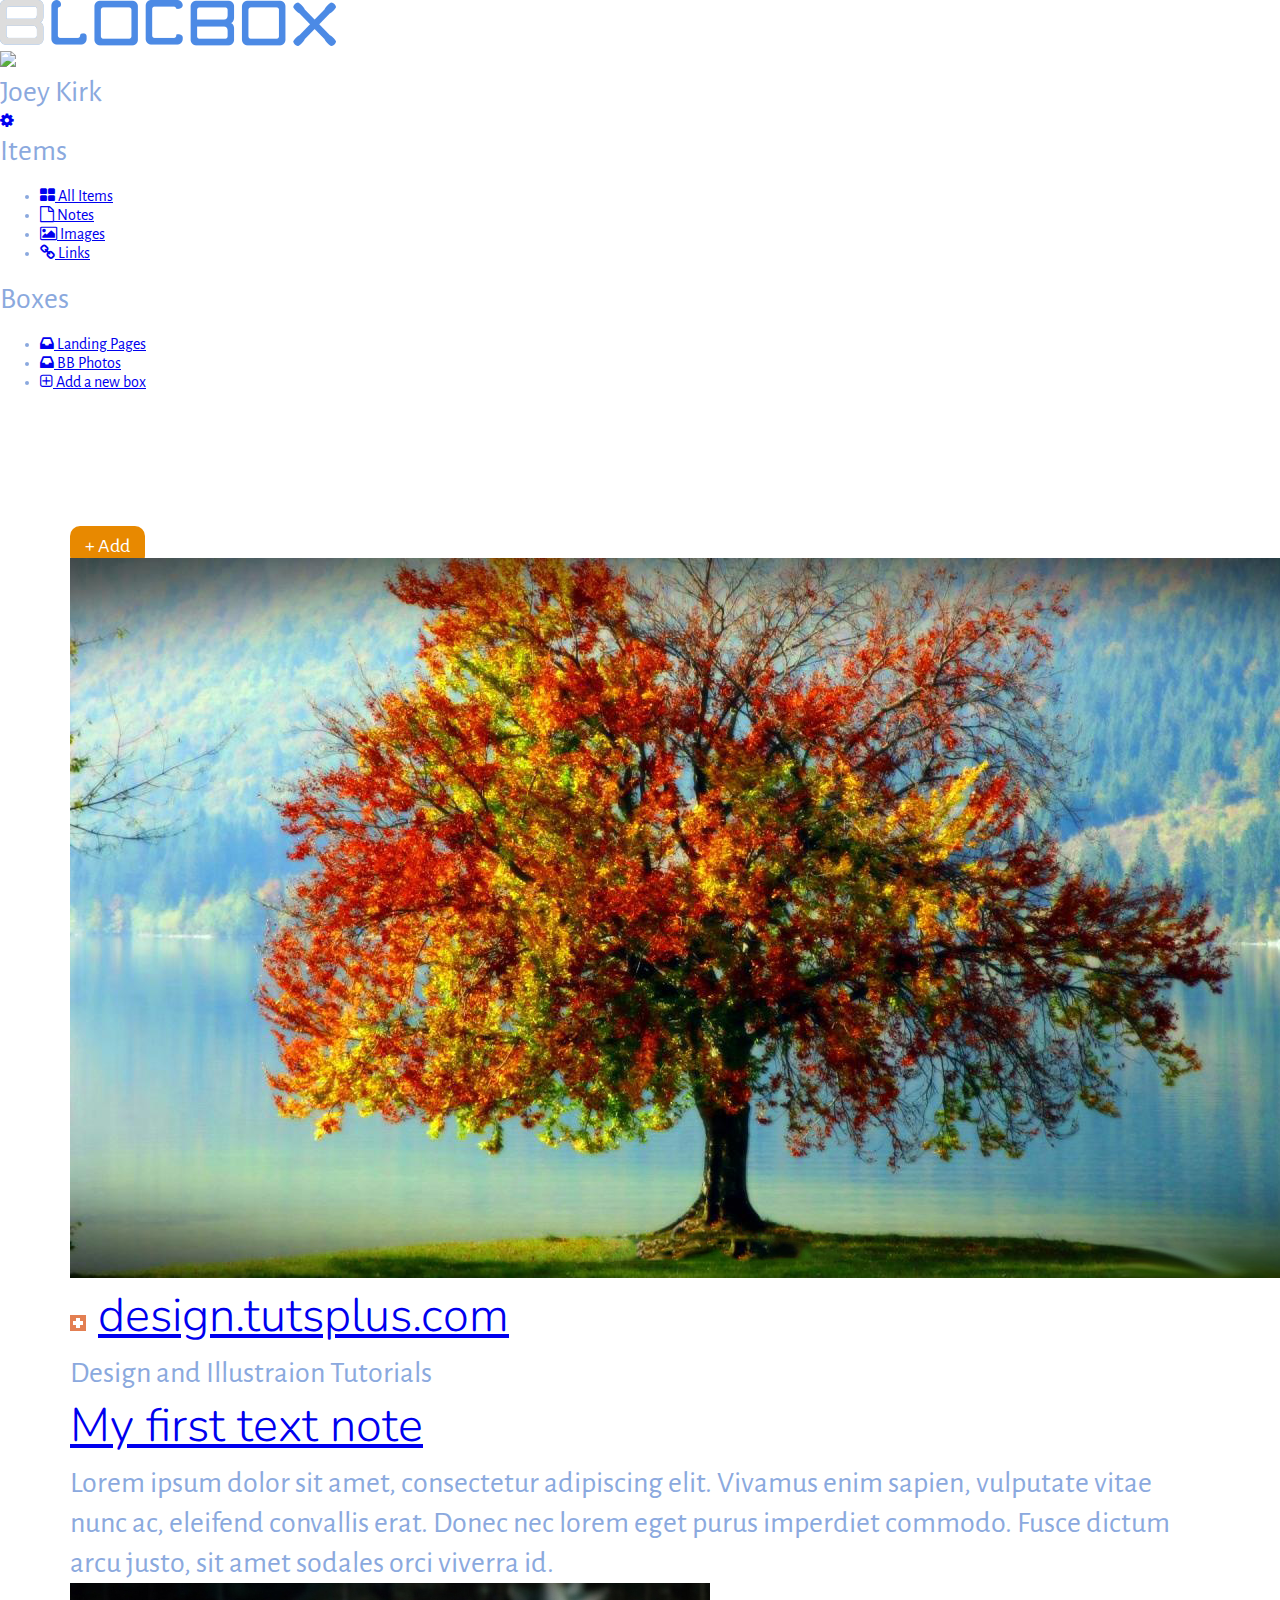
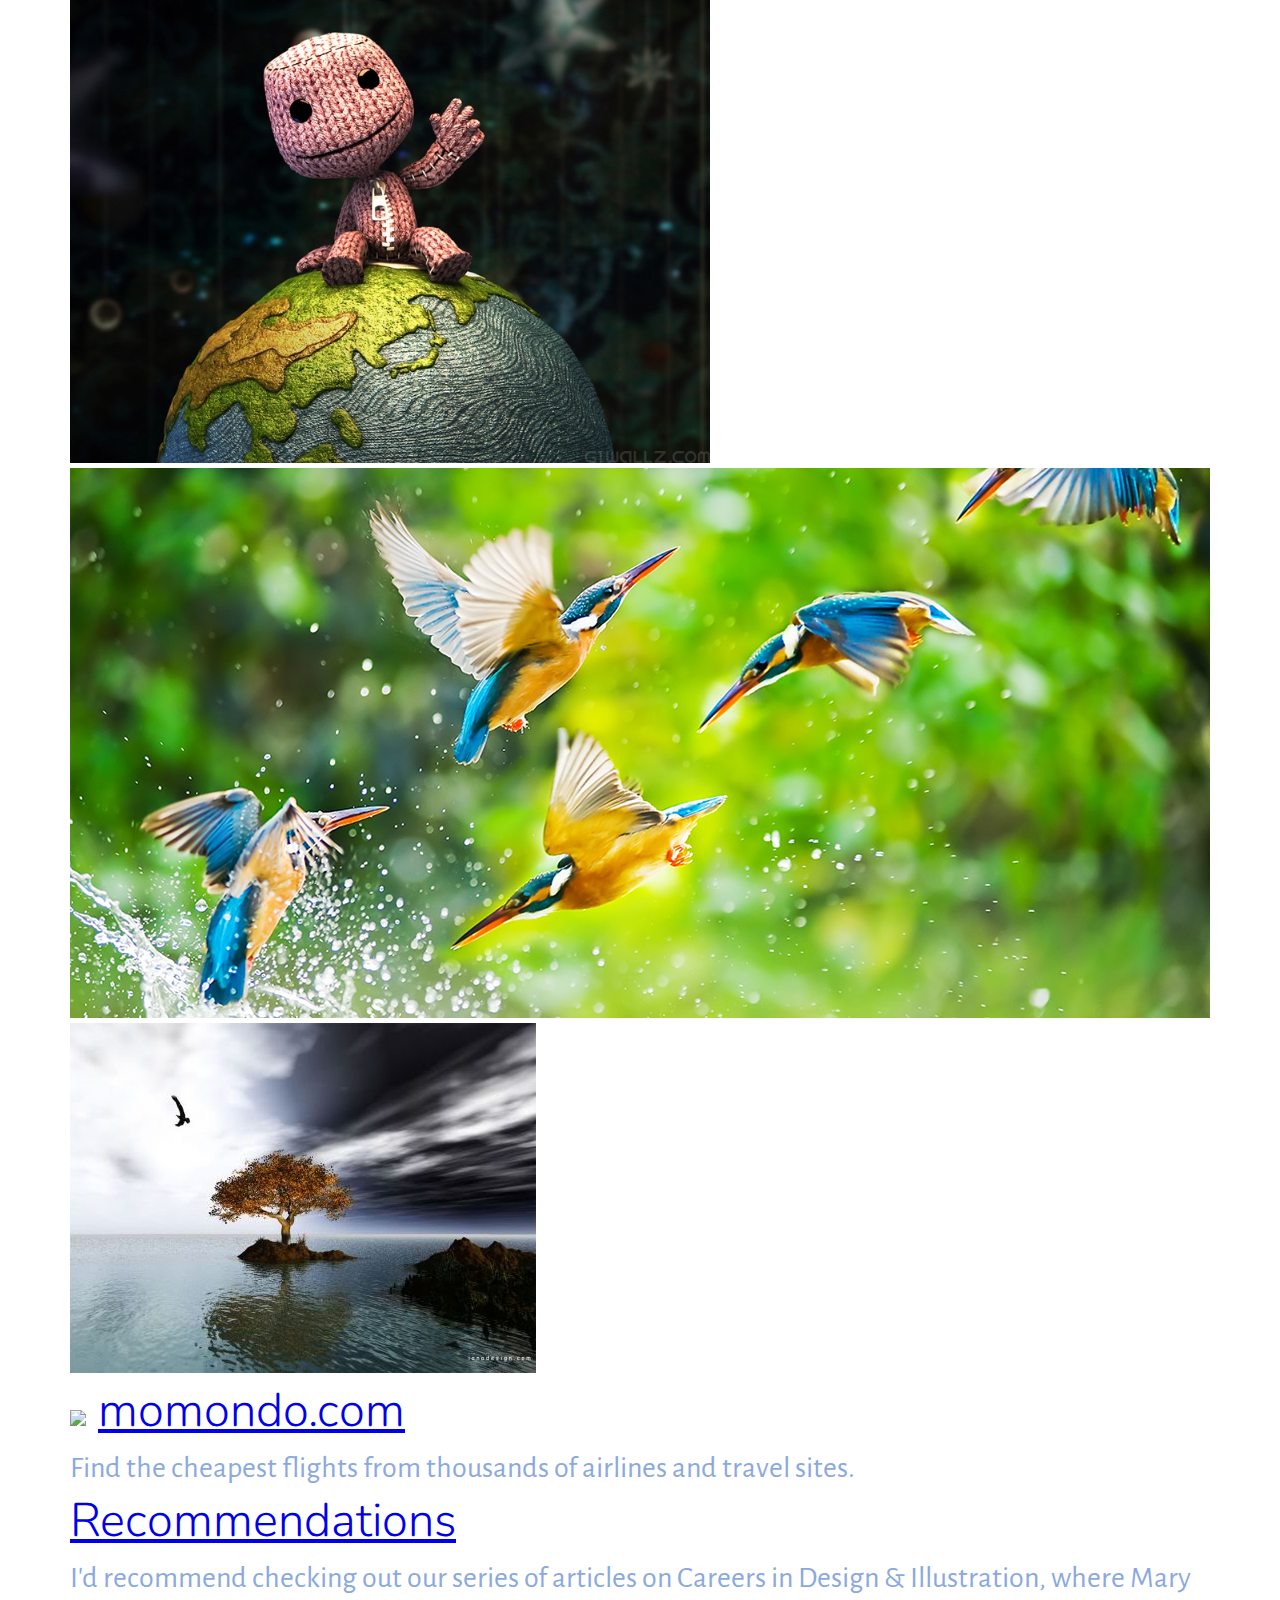
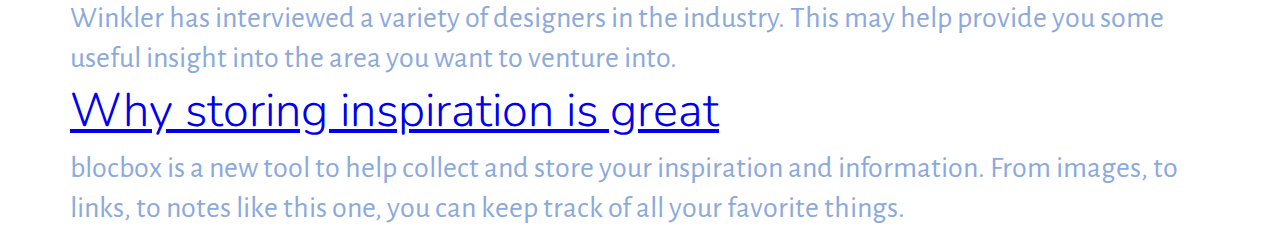
==== dashboard.html @ 2e45cb94 "Assignment-33-completed" ====
<!DOCTYPE html>
<html lang="en-us">
<head>
  <meta http-equiv="X-UA-Compatible" content="IE=Edge">
  <meta name="viewport" content="width=device-width, initial-scale=1">
  <meta charset="UTF-8">
  <title>Dashboard | Blocbox</title>

  <!-- Google Fonts -->
  <link href='https://fonts.googleapis.com/css?family=Alegreya+Sans:100,300,500,700,800,900,100italic,300italic,400italic,500italic,700italic,800italic,900italic,400|Nunito:400,300,700' rel='stylesheet' type='text/css'>

  <!-- CSS -->
  <link rel="stylesheet" href="css/normalize.css"/>
  <link rel="stylesheet" href="css/style.css"/>
  <link rel="stylesheet" href="css/font-awesome.css"/>
  <link rel="stylesheet" href="css/animate.css"/>

</head>

<body class="dashboard">
   <!-- LEFT NAV -->
   <nav id="left-nav" class="left-nav">
     <a href="#" class="site-logo"><img src="images/site-logo.png" /></a>
     <div class="settings">
       <img src="https://s3.amazonaws.com/uifaces/faces/twitter/kurafire/128.jpg">
       <p>Joey Kirk</p>
       <a href="#"><i class="fa fa-cog"></i></a>
     </div>
     <div class="items">
       <p>Items</p>
       <ul>
         <li><a href="#"><i class="fa fa-th-large"></i> All Items</a></li>
         <li><a href="#"><i class="fa fa-file-o"></i> Notes</a></li>
         <li><a href="dashboard images.html"><i class="fa fa-picture-o"></i> Images</a></li>
         <li><a href="#"><i class="fa fa-link"></i> Links</a></li>
       </ul>
       <p>Boxes</p>
       <ul>
         <li><a href="#"><i class="fa fa-inbox"></i> Landing Pages</a></li>
         <li><a href="#"><i class="fa fa-inbox"></i> BB Photos</a></li>
         <li><a href="#"><i class="fa fa-plus-square-o"></i> Add a new box</a></li>
       </ul>
     </div>
   </nav>

   <main role="main">
   <section class="content">
     <div class="container">
       <div class="header">
         <h1>All Items</h1>
         <a href="#" class="btn">+ Add</a>
       </div>
     </div>
     <div class="container">
       <div class="content-item">
         <div class="item-box">
          <img src="images/dashboard_pic1.jpg">
         </div>
       </div>
       <div class="content-item">
         <div class="item-box">
          <h2><img class="favicon" src="images/favicon_design.tutplus.ico"> <a href="#">design.tutsplus.com</a></h2>
          <p>Design and Illustraion Tutorials</p>
         </div>
       </div>
       <div class="content-item">
         <div class="item-box">
         <h2><a href="#">My first text note</a></h2>
          <p>Lorem ipsum dolor sit amet, consectetur adipiscing elit. Vivamus enim sapien, vulputate vitae nunc ac, eleifend convallis erat. Donec nec lorem eget purus imperdiet commodo. Fusce dictum arcu justo, sit amet sodales orci viverra id. </p>
         </div>
       </div>
       <div class="content-item">
         <div class="item-box">
          <img src="images/dashboard_pic2.jpg">
         </div>
       </div>
       <div class="content-item">
         <div class="item-box">
          <img src="images/dashboard_pic3.jpg">
         </div>
       </div>
       <div class="content-item">
         <div class="item-box">
          <img src="images/dashboard_pic4.jpg">
         </div>
        </div>
       <div class="content-item">
         <div class="item-box">
          <h2><img class="favicon" src="http://www.momondo.com/favicon.ico"> <a href="#">momondo.com</a></h2>
          <p>Find the cheapest flights from thousands of airlines and travel sites.</p>
         </div>
       </div>
       <div class="content-item">
         <div class="item-box">
          <h2><a href="#">Recommendations</a></h2>
          <p>I'd recommend checking out our series of articles on Careers in Design & Illustration, where Mary Winkler has interviewed a variety of designers in the industry. This may help provide you some useful insight into the area you want to venture into. </p>
         </div>
       </div>
       <div class="content-item">
         <div class="item-box">
          <h2><a href="#">Why storing inspiration is great</a></h2>
          <p>blocbox is a new tool to help collect and store your inspiration and information. From images, to links, to notes like this one, you can keep track of all your favorite things.</p>
         </div>
       </div>
     </div>
   </section>
  </main>
</body>
</html>
---- css/style.css ----
html, body, h1, h2 {
  margin: 0;
  padding: 0;
  
}


body {
   font-family: "Alegreya Sans", Helvetica, Arial, sans-serif;
   color:#8ba9de;
}

h1, h2, h3, h4, h5, h6 {
   font-family: "Nunito", Helvetica, Arial, sans-serif;
   color:#ffffff;
}

h1 {
   font-size:70px;
   font-weight: 300;
   margin:0 0px 30px 20px;
}

h2 {
   font-size:47px;
   font-weight: 300;
   margin-bottom: 5px;
}

p {
   font-size:30px;
   line-height: 40px;
   font-weight: 400;
   padding: 0;
   margin: 0;
}

.createnotes {
  background: url(../images/Create_notes_bg.png) no-repeat bottom left; 
  background-size: cover;
  height:560px;
}

.createnotes .container {
  position:relative;
  float:right;
  text-align:left;
  margin: 150px 150px;
  max-width: 462px;

}

.createnotes .container h2 {
  text-align:right;
  padding-bottom: 20px;
}


.saveimages {
  background: url(../images/Save_images_bg.png) no-repeat bottom right; 
  background-size: cover;
  height:560px;
}

.saveimages .container {
  position:relative;
  float:left;
  text-align:left;
  margin: 170px 150px;
  max-width: 500px;

}

.saveimages .container h2 {
  text-align:left;
  padding-bottom: 40px;
}

.addlinks {
  background: url(../images/Add_links_bg.png) no-repeat center center; 
  background-size: cover;
  height:562px;  
}

.addlinks .container {
  position:relative;
  float:right;
  text-align:right;
  margin: 185px 150px;
  max-width: 500px;

}

.addlinks .container h2 {
  text-align:right;
  padding-bottom: 20px;
}

/* GRID */
 .container {
   margin-right: auto;
   margin-left: auto;
   padding-left: 15px;
   padding-right: 15px;
   position: relative;
 }
 .container:before,
 .container:after {
   content: " ";
   display: table;
 }
 .container:after {
   clear: both;
 }
 .one-half, .one-third, .one-fourth {
   width:96%;
   float:left;
   position:relative;
   min-height: 1px;
   margin:0px 2% 0px;
 }



@media (min-width: 768px) {
  .container {
    width: 750px;
  }
}

@media (min-width: 992px) {
  .container {
    width: 970px;
  }
  .one-half {
   width:46%;
    }
  .one-third {
    width:29%;
  }
  .one-fourth {
    width:21%;
  }
}

@media (min-width: 1200px) {
  .container {
    width: 1140px;
  }
}

@media (min-width: 4000px) {
  h1 {
    font-size:100px;
  }
}



                                                                                      /*HEADER*/

header {
  background-image: linear-gradient(180deg, #3E4954 0%, #3E4954 70%, #0E1b36 100%);
  height:650px;
}

header nav {
  padding:1.8em 0 1em 2em; /*increased top and bottom distance between top of the screen and next section */ 
 }

header .containerbig2 {
    background: url(../images/Blocbox_letters_copy.png) no-repeat bottom right; 
    border-top:1px solid #495874;
}

header .containerbig1 {
  border-bottom:1px solid #272f37;
}

 header #sign {  
   display:inline; /*navigation links are shown inline  */
   text-align: right;  /*!!!!!!can't see the differrence between right center or left*/
   float:right;   /*aligining to the right inside container - made additional ids for signin signup as it wasn't possible to aligining smaller to center*/
   margin:0;
   font-size:30px;
 }   

header #smaller {  
  font-size: 17px;
  font-weight:100;
  text-align:center;
  padding:0;
}

header #smaller li {  
  padding:0 10px;
}


 header nav ul > li {    /*don't see the reason of ">" sign since it accounts only first nested elements, and there are no second nested elements*/
   list-style-type: none;
   display: inline-block;
   color:#8ba9de;

 }
 
 header nav ul > li.btn-outline {
   padding:10px 15px;
   border:2px solid #8ba9de;;
   border-radius: 17px;
   margin-left: 20px;
 }

 header nav ul > li.btn-outline:hover {
   background:#8ba9de;
 }

 header nav ul > li > a {
   color:#8ba9de;
   text-decoration: none;
 }

  header nav ul > li > a:hover {
   color:#ffffff;
   text-decoration: none;
 }

 header nav ul > li.btn-outline:hover > a {
   color:#34495E;
 }


.btn {
  background:#e88900;
  border-radius: 10px;
  text-decoration: none;
  color:#ffffff;
  padding:10px 15px;
  font-size: 20px;
  transition:0.2s;
  box-shadow: 0px 3px 0px 0px #9c6b2b;
  /*margin-left:20px;
  margin-top:20px;*/


}

.btn:hover {
   color:#34495E;
   background:#8ba9de;
   color:#ffffff;
   box-shadow: 0px 3px 0px 0px #515f6e;
}

header .container.hero {
margin-top:50px;

}

header .container.hero p {
  margin-bottom:40px;
}

                                                                                 /*PRICING*/
 
.pricing {
   background: url("../images/Pricing_bg.png") top center no-repeat;
   background-size:cover;
   text-align: center;
   padding:4em 0;
   height:850px;
 }

.pricing p {
   font-size:20px;
   padding:0 150px 0 150px;
   line-height: 27px;
 }

.pricing ul {
   margin:0 auto;
   padding:4em 0;
 }

.pricing .box ul {
   margin:0 auto;
   padding:1.5em 0;
 }

.pricing ul li {
   list-style-type: none;
 }

.box {
   padding:0 15px 15px;
   background: #DDDDDD;
   box-shadow: 0px 2px 4px 0px rgba(0,0,0,0.20);
   min-height: 500px;
   position: relative;
   margin-top: 50px;
 }

.box.middle {
   min-height: 600px;
   margin-top:0px;
   box-shadow: 0px 8px 16px 0px rgba(0,0,0,0.20);
 }

.box h3 {
   font-size:20px;
   font-weight: 500;
   text-transform: uppercase;
   background: #4278c6;
   box-shadow: 0px 2px 4px 0px rgba(0,0,0,0.40);
   left:0;
   right:0;
   top:0;
   text-align: center;
   margin:0 -15px 40px;
   padding:20px 0;
 }

.box h4 {
   font-size:40px;
   font-weight: normal;
   margin:50px 0 10px;
   color:#3e4954;
 }


.box ul li {
   font-size:18px;
   color:#3e4954;
   margin-bottom:20px;
   font-weight: 400;
   line-height: 35px;
 }

.box .btn {
   position:absolute;
   bottom:40px;
   left:40px;
   right:40px;
   font-size: 25px;
 }

.small {
   font-size:20px;
   color: #FEFEFE;
   font-style:italic;
   font-weight: 100;
 }


                                    /* TESTIMONIALS */
 
 .testimonials {
   padding:4em 0;
   text-align: center;
   background:url(../images/Testimonials_bg.png);
   height:520px;
 }
 .testimonials h2 {
   color:#4278c6;
   font-weight: 500;
 }

 .testimonials p {
   color:#3e4954;
   font-size: 20px;
   line-height: 27px;
   padding-bottom:35px;
}

 .testimonials ul li {
   list-style-type: none;
 }

.testimonials .container .one-fourth.one {
  margin-top:50px;
}

 .testimonials blockquote {
   color:#FFFFFF;
   text-align: left;
   font-style: italic;
   background:#3e4954;
   position: relative;
   padding:30px;
   width:auto;
   margin:0;
 }
 .testimonials blockquote:after {
   top: 100%;
   left: 13%;
   border: solid transparent;
   content: " ";
   height: 0;
   width: 0;
   position: absolute;
   pointer-events: none;
   border-top-color: #34495E;
   border-width: 10px;
   margin-left: -10px;
 }

.testimonials img {
   height: 65px;
   width: 65px;
   border-radius:50%;
   float: left;
   display: inline-block;
   margin:20px 10px 0 0;
 }
 .testimonials p.name {
   float: left;
   display: inline-block;
   text-align: left;
   font-size:14px;
   margin-top: 30px;
   line-height: 20px;
 }

                                                        /* FOOTER */
 footer {
   background-color: #3e4954;
   color: #FFFFFF;
   height: 150px;
   position: relative;
   overflow: hidden;
   z-index: 0;
 }
 footer p, footer nav ul {
   font-size:14px;
   font-weight:100;
   text-align: center;
   margin: 10px auto 0;
 }
 footer nav ul li {
   list-style-type: none;
   display: inline;
 }
 footer nav ul li a {
   color:#FFFFFF;
   text-decoration: none;
 }
 footer .right-footer-block {
   background-color: transparent;
 }
 footer .logo{
   padding: 2.35em 0;
   margin: 0 auto;
   display: block;
 }

@media (min-width: 992px){
   footer{
     background-color: #3e4954;
     height: 70px;
   }
   footer p, footer nav ul{
     padding: 2em 0;
     text-align: left;
   }
   
   footer .right-footer-block {
     background-color: #3e4954;

   }
   footer .logo{
     padding: 1.5em 0 1em 1.5em;
     width: 65%;
   }
 }
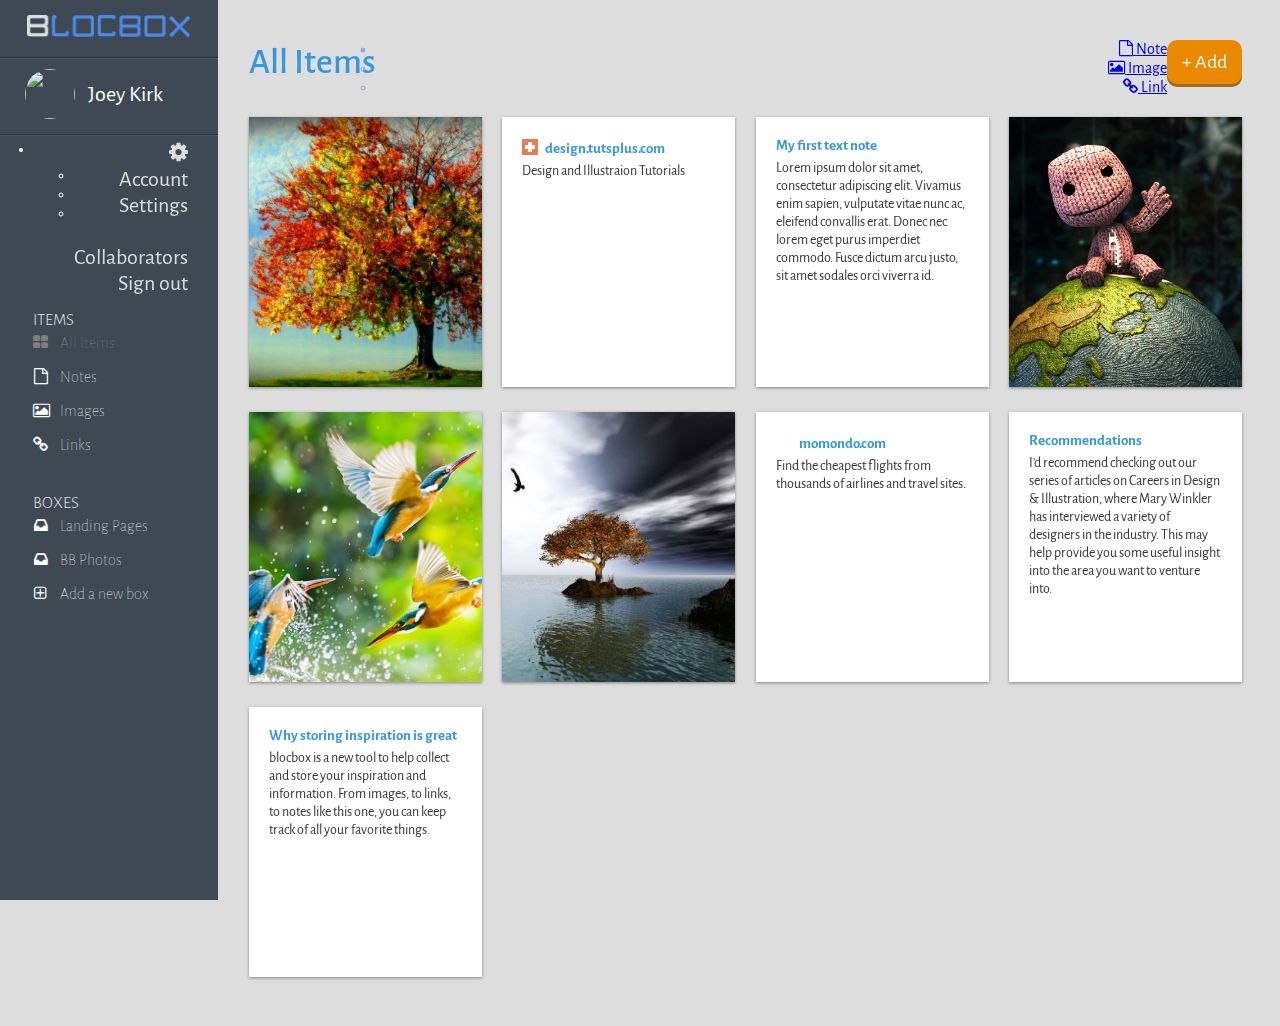
==== commit 913a38e1: "Assignment-35_1-completed" ====
--- a/dashboard.html
+++ b/dashboard.html
@@ -14,22 +14,35 @@
   <link rel="stylesheet" href="css/style.css"/>
   <link rel="stylesheet" href="css/font-awesome.css"/>
   <link rel="stylesheet" href="css/animate.css"/>
+  <link rel="stylesheet" href="css/dropit.css" type="text/css">
 
 </head>
 
 <body class="dashboard">
+   <!-- RESPONSIVE NAV -->
+   <a href="#" class="hamburger" id="menu">&#9776;</a>
+
    <!-- LEFT NAV -->
    <nav id="left-nav" class="left-nav">
      <a href="#" class="site-logo"><img src="images/site-logo.png" /></a>
      <div class="settings">
        <img src="https://s3.amazonaws.com/uifaces/faces/twitter/kurafire/128.jpg">
        <p>Joey Kirk</p>
-       <a href="#"><i class="fa fa-cog"></i></a>
+       <ul class="menu">
+            <li>
+              <a href="#" id="gear"><i class="fa fa-cog"></i></a>
+              <ul>
+                  <li><a href="#"><i class="fa-gear"></i> Account Settings</a></li>
+                  <li><a href="#"><i class="fa-group"></i> Collaborators</a></li>
+                  <li><a href="#"><i class="fa-sign-out"></i> Sign out</a></li>
+              </ul>
+            </li>
+          </ul>
      </div>
      <div class="items">
        <p>Items</p>
        <ul>
-         <li><a href="#"><i class="fa fa-th-large"></i> All Items</a></li>
+         <li><a href="#" class="active"><i class="fa fa-th-large active"></i> All Items</a></li>
          <li><a href="#"><i class="fa fa-file-o"></i> Notes</a></li>
          <li><a href="dashboard images.html"><i class="fa fa-picture-o"></i> Images</a></li>
          <li><a href="#"><i class="fa fa-link"></i> Links</a></li>
@@ -48,7 +61,16 @@
      <div class="container">
        <div class="header">
          <h1>All Items</h1>
-         <a href="#" class="btn">+ Add</a>
+         <ul class="menu">
+            <li>
+              <a href="#" class="btn">+ Add</a>
+              <ul>
+                  <li><a href="#"><i class="fa fa-file-o"></i> Note</a></li>
+                  <li><a href="#"><i class="fa fa-picture-o"></i> Image</a></li>
+                  <li><a href="#"><i class="fa fa-link"></i> Link</a></li>
+              </ul>
+            </li>
+          </ul>
        </div>
      </div>
      <div class="container">
@@ -105,6 +127,14 @@
      </div>
    </section>
   </main>
+  <script src="js/jquery-2.2.0.min.js"></script>
+  <script src="js/dropit.js"></script>
+  <script type="text/javascript">
+   $(".menu").dropit();
+   $("#menu").click(function(){
+    $("#left-nav").toggleClass("open",200);
+   });
+  </script>
 </body>
 </html>
 
--- a/css/style.css
+++ b/css/style.css
@@ -1,6 +1,7 @@
 html, body, h1, h2 {
-  margin: 0;
-  padding: 0;
+margin: 0;
+padding:0;
+overflow-x:auto;
   
 }
 
@@ -471,4 +472,297 @@
      padding: 1.5em 0 1em 1.5em;
      width: 65%;
    }
- }+ }
+
+
+
+                                                                                /* DASHBOARD */
+ .dashboard {
+   background:#DDDDDD;
+ }
+
+ .left-nav {
+   height: 100%;
+   width:280px;
+   color:#FFFFFF;
+   background: #3E4954;
+   position:absolute;
+      -webkit-transition: all 0.3s ease-in-out;
+   -moz-transition: all 0.3s ease-in-out;
+   -o-transition: all 0.3s ease-in-out;
+   transition: all 0.3s ease-in-out;
+   transform: translate(-280px,0);
+     -webkit-transform: translate(-280px,0); /** Chrome & Safari **/
+     -o-transform: translate(-280px,0); /** Opera **/
+     -moz-transform: translate(-280px,0); /** Firefox **/
+ }
+
+.left-nav.open {
+   display:block;
+   width:280px;
+   -webkit-transition: all 0.3s ease-in-out;
+   -moz-transition: all 0.3s ease-in-out;
+   -o-transition: all 0.3s ease-in-out;
+   transition: all 0.3s ease-in-out;
+   transform: translate(0,0);
+     -webkit-transform: translate(0,0); /** Chrome & Safari **/
+     -o-transform: translate(0,0); /** Opera **/
+     -moz-transform: translate(0,0); /** Firefox **/
+     z-index: 100;
+ }
+ .hamburger {
+   position:absolute;
+   z-index: 1000;
+   background: #3e4954;
+   color:#FFF;
+   text-decoration: none;
+   font-size: 22px;
+   padding: 10px 15px;
+   border-radius: 4px;
+   left: 5px;
+   top: 15px;
+ }
+
+ @media (min-width:992px) {
+   .left-nav {
+     height: 100vh;
+     width:17%;
+     color:#FFFFFF;
+     background:  #3e4954;
+     float:left;
+     position: fixed;
+     display:block;
+     transform: translate(0,0);
+     -webkit-transform: translate(0,0); /** Chrome & Safari **/
+     -o-transform: translate(0,0); /** Opera **/
+     -moz-transform: translate(0,0); /** Firefox **/
+   }
+   .left-nav.open {
+     width:14.66666667%;
+     transform: translate(0,0);
+     -webkit-transform: translate(0,0); /** Chrome & Safari **/
+     -o-transform: translate(0,0); /** Opera **/
+     -moz-transform: translate(0,0); /** Firefox **/
+   }
+   .hamburger {
+     display:none;
+   }
+ }
+ .left-nav .site-logo {
+   padding:15px 0;
+   display:block;
+   text-align: center;
+   border-bottom:1px solid #272f37;
+}
+
+.left-nav .site-logo img {
+   max-width:75%;
+ }
+
+ .left-nav .items {
+   padding:7% 15%;
+   border-top:1px solid #495874;
+ }
+ .left-nav .items p {
+   font-weight: 300;
+   text-transform: uppercase;
+   font-size: 17px;
+   color: #E2E2E2;
+   line-height: 15px;
+   padding-bottom: 7px;
+ }
+
+ .left-nav .items ul {
+   margin:0 0 40px;
+   padding:0;
+}
+
+.left-nav .items ul .active {
+  color:gray;
+ }
+
+ .left-nav .items ul li {
+   list-style-type: none;
+   margin-bottom: 15px;
+ }
+ .left-nav .items ul li a {
+   color:#FFFFFF;
+   text-decoration: none;
+   font-weight: 100;
+ }
+ .left-nav .items ul li a i {
+   width:16px;
+   text-align: center;
+   margin-right:8px;
+ }
+
+
+                                                           /* LEFT NAVBAR SETTINGS */
+ .left-nav .settings {
+   width:100%;
+   padding:10px 0 10px;
+   border-top:1px solid #495874;
+   border-bottom:1px solid #272f37;
+ }
+
+ .left-nav .settings img {
+   height:50px;
+   width:50px;
+   border-radius: 50%;
+   margin-left:25px;
+   display: inline-block;
+ }
+ .left-nav .settings p {
+  font-size: 22px;
+   display: inline-block;
+   vertical-align: top;
+   font-weight: 400;
+   margin:5px 0 0 10px;
+ }
+
+ .left-nav .settings ul {
+  position:relative;
+  float:right;
+}
+
+
+ .left-nav .settings a {
+  font-size: 22px;
+   color:#DDDDDD;
+   text-decoration: none;
+   text-align: right;
+   float: right;
+   margin-right:30px;
+   margin-top:0px;
+ }
+
+  .left-nav a:hover {
+color:gray;
+ }
+
+
+
+                                                        /* CONTENT */
+ .content {
+   padding:6em 1% 1.5em;
+   float:right;
+   width:98%;
+   position: relative;
+ }
+ .content .header {
+   margin:0 1% 20px;
+ }
+ .content .header h1 {
+   font-family: "Alegreya Sans", Helvetica, Arial, sans-serif;
+   font-weight: 500;
+   margin:0 0 30px;
+   font-size: 36px;
+   color: #3498DB;
+   line-height: 44px;
+   float: left;
+   display:inline-block;
+ }
+ .content .header .menu li > a {
+   float:right;
+ }
+ .content-item {
+   width:96%;
+   margin:0 2% 25px;
+   float:left;
+   display:block;
+ }
+ .item-box {
+   display:block;
+   height:230px;
+   background: #FFFFFF;
+   box-shadow: 0px 1px 3px 0px rgba(0,0,0,0.40);
+   position: relative;
+   overflow: hidden;
+   padding:20px;
+ }
+
+                                           /* Larger Mobile Devices */
+ @media (min-width:460px) {
+   .content {
+     padding:1.5em 1%;
+     float:right;
+     width:90%;
+     position: relative;
+   }
+   .content-item {
+     width:46%;
+     margin:0 2% 25px;
+     float:left;
+     display:block;
+   }
+ }
+                                             /* Tablets */
+ @media (min-width:768px) {
+   .content {
+     padding:1.5em 5%;
+     float:right;
+     width:90%;
+     position: relative;
+   }
+   .content > .container {
+     width:700px;
+   }
+   .content-item {
+     width:31.33333%;
+     margin:0 1% 25px;
+   }
+ }
+                                            /* Laptops and Desktops */
+ @media (min-width:992px) {
+   .content {
+     padding:1.5em 1%;
+     float:right;
+     width:81.5%;
+     position: relative;
+   }
+   .content > .container {
+     width:auto;
+   }
+   .content-item {
+     width:23%;
+     margin:0 1% 25px;
+   }
+ }
+
+.item-box > img {
+   position:absolute;
+   height:100%;
+   width:auto;
+   top:0;
+   left:-70px;
+   right:0;
+ }
+ .item-box h2 {
+   font-family: 'Alegreya Sans', Helvetica, Arial, sans-serif;
+   font-weight: 700;
+   font-size: 15px;
+   line-height: 17px;
+   margin:0;
+ }
+ .item-box h2 a {
+   color: #3498DB;
+   text-decoration: none;
+ }
+ .item-box h2 img {
+   width:16px;
+   height:16px;
+   position:relative;
+   top:2px;
+   margin-right:5px;
+ }
+ .item-box p {
+   font-size: 14px;
+   color: #333333;
+   line-height: 18px;
+   margin:5px 0 0;
+ }
+
+
+
+
+
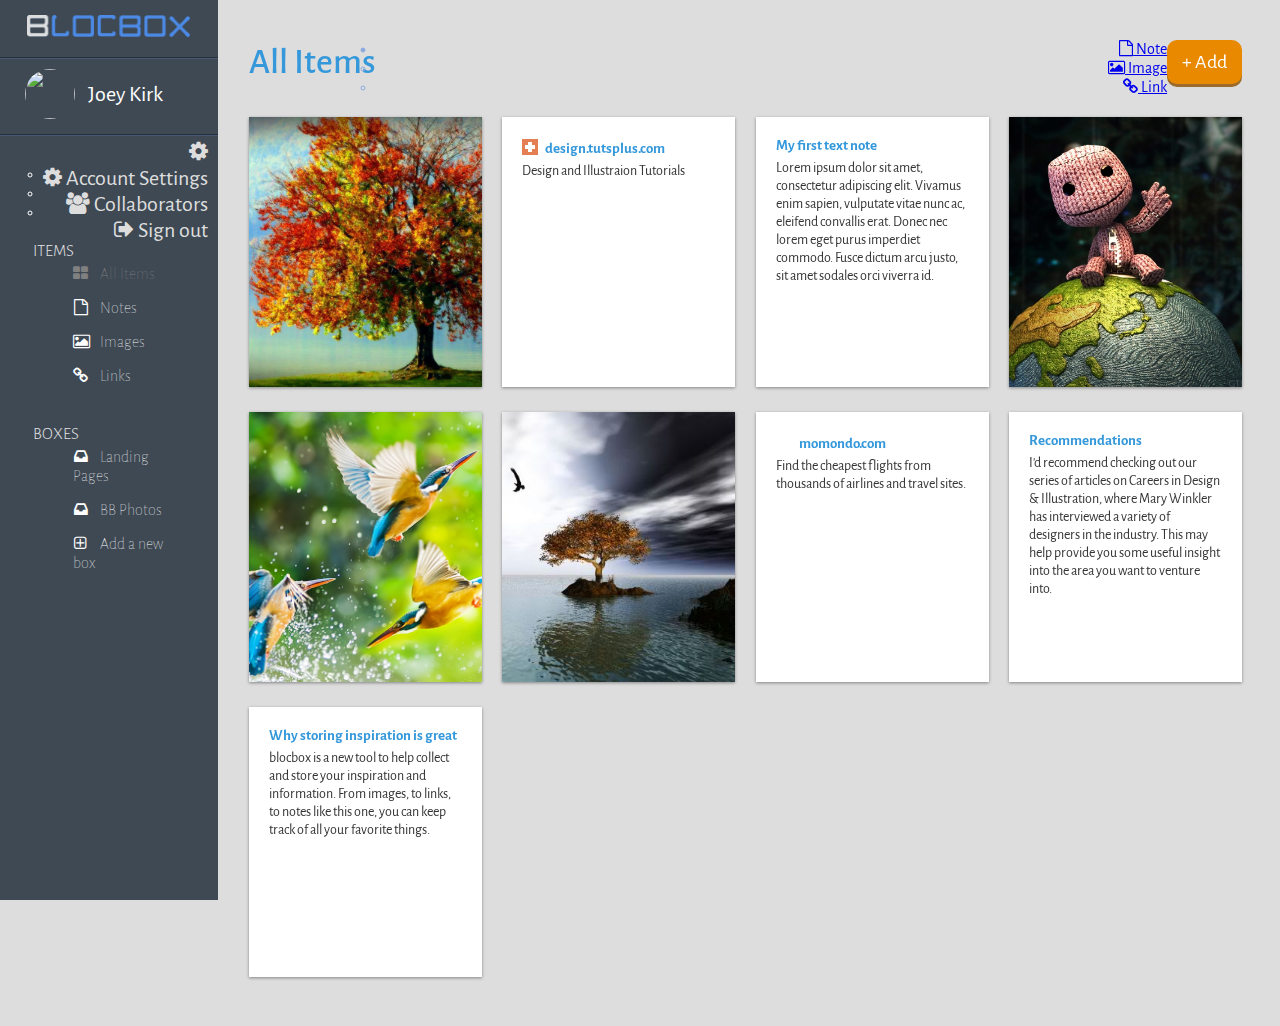
==== commit 11609150: "Merge pull request #1 from sktorres/gh-pages" ====
--- a/dashboard.html
+++ b/dashboard.html
@@ -28,13 +28,13 @@
      <div class="settings">
        <img src="https://s3.amazonaws.com/uifaces/faces/twitter/kurafire/128.jpg">
        <p>Joey Kirk</p>
-       <ul class="menu">
+       <ul class="settings-btn dropit">
             <li>
               <a href="#" id="gear"><i class="fa fa-cog"></i></a>
               <ul>
-                  <li><a href="#"><i class="fa-gear"></i> Account Settings</a></li>
-                  <li><a href="#"><i class="fa-group"></i> Collaborators</a></li>
-                  <li><a href="#"><i class="fa-sign-out"></i> Sign out</a></li>
+                  <li><a href="#"><i class="fa fa-gear"></i> Account Settings</a></li>
+                  <li><a href="#"><i class="fa fa-group"></i> Collaborators</a></li>
+                  <li><a href="#"><i class="fa fa-sign-out"></i> Sign out</a></li>
               </ul>
             </li>
           </ul>
@@ -128,13 +128,14 @@
    </section>
   </main>
   <script src="js/jquery-2.2.0.min.js"></script>
-  <script src="js/dropit.js"></script>
-  <script type="text/javascript">
-   $(".menu").dropit();
-   $("#menu").click(function(){
-    $("#left-nav").toggleClass("open",200);
-   });
-  </script>
+    <script src="js/dropit.js"></script>
+    <script type="text/javascript">
+      $(".menu").dropit();
+      $(".settings-btn").dropit();
+      $( "#menu" ).click(function() {
+      $("#left-nav").toggleClass("open", 200);
+      });
+    </script>
 </body>
 </html>
 
--- a/css/style.css
+++ b/css/style.css
@@ -574,7 +574,6 @@
 
  .left-nav .items ul {
    margin:0 0 40px;
-   padding:0;
 }
 
 .left-nav .items ul .active {
@@ -585,6 +584,7 @@
    list-style-type: none;
    margin-bottom: 15px;
  }
+
  .left-nav .items ul li a {
    color:#FFFFFF;
    text-decoration: none;
@@ -596,8 +596,7 @@
    margin-right:8px;
  }
 
-
-                                                           /* LEFT NAVBAR SETTINGS */
+/* LEFT NAVBAR SETTINGS */
  .left-nav .settings {
    width:100%;
    padding:10px 0 10px;
@@ -612,6 +611,7 @@
    margin-left:25px;
    display: inline-block;
  }
+
  .left-nav .settings p {
   font-size: 22px;
    display: inline-block;
@@ -621,10 +621,8 @@
  }
 
  .left-nav .settings ul {
-  position:relative;
   float:right;
 }
-
 
  .left-nav .settings a {
   font-size: 22px;
@@ -632,17 +630,14 @@
    text-decoration: none;
    text-align: right;
    float: right;
-   margin-right:30px;
-   margin-top:0px;
+   margin-right:10px;
  }
 
   .left-nav a:hover {
 color:gray;
  }
 
-
-
-                                                        /* CONTENT */
+/* CONTENT */
  .content {
    padding:6em 1% 1.5em;
    float:right;
--- a/css/dropit.css
+++ b/css/dropit.css
@@ -0,0 +1,146 @@
+/*
+ * Dropit v1.1.0
+ * http://dev7studios.com/dropit
+ *
+ * Copyright 2012, Dev7studios
+ * Free to use and abuse under the MIT license.
+ * http://www.opensource.org/licenses/mit-license.php
+ */
+
+/* These styles assume you are using ul and li */
+.dropit {
+  list-style: none;
+  padding: 0;
+  margin: 15px 0 0;
+  float:right;
+  display:inline-block;
+}
+.dropit .dropit-trigger { position: relative; }
+.dropit .dropit-submenu {
+  position: absolute;
+  top: 35px;
+  right: 0; /* dropdown left or right */
+  z-index: 1000;
+  display: none;
+  min-width: 100px;
+  list-style: none;
+  padding: 20px;
+  margin: 20px 0 0;
+}
+.dropit-inverse.dropit .dropit-submenu {
+  position: absolute;
+  top: -150px;
+  right: -20px; /* dropdown left or right */
+  z-index: 1000;
+  display: none;
+  min-width: 145px;
+  list-style: none;
+  padding: 20px;
+  margin: 20px 0 0;
+}
+.dropit .dropit-open .dropit-submenu { 
+  display: block; 
+  background: #FFFFFF;
+  box-shadow: 0px 2px 4px 0px rgba(0,0,0,0.30);
+  border-radius: 4px;
+}
+.dropit-inverse.dropit .dropit-open .dropit-submenu { 
+  display: block; 
+  background: #FFFFFF;
+  box-shadow: 0px 2px 4px 0px rgba(0,0,0,0.30);
+  border-radius: 4px;
+}
+  .dropit .dropit-open .dropit-submenu:after {
+  content: " ";
+  position: absolute;
+  border-style: solid;
+  border-width: 0 8px 8px;
+  border-color: #FFFFFF transparent;
+  display: block;
+  width: 0;
+  z-index: 1;
+  top: -8px;
+  right: 10px;
+}
+.dropit-inverse.dropit .dropit-open .dropit-submenu:after {
+  content: " ";
+  position: absolute;
+  border-style: solid;
+  border-width: 0 8px 8px;
+  border-color: #FFFFFF transparent;
+  display: block;
+  width: 0;
+  z-index: 1;
+  top: 100%;
+  right: 29px;
+  transform: rotate(180deg);
+}
+ .dropit .dropit-open .dropit-submenu li {
+  display: block;
+  margin-bottom: 20px;
+}
+ .dropit .dropit-open .dropit-submenu li:last-child {
+  margin-bottom: 0px;
+}
+ .dropit .dropit-open .dropit-submenu li a {
+  color:#34495E;
+  text-decoration: none;
+     padding: 5px;
+  font-family: "Alegreya Sans", Helvetica, Arial, sans-serif;
+  font-size: 16px;
+}
+
+/* These styles assume you are using ul and li */
+/*.dropit {
+    list-style: none;
+	padding:0;
+	margin: 20px 0 0;
+}
+.dropit .dropit-trigger { position: relative; }
+.dropit .dropit-submenu {
+    position: absolute;
+    top: 100%;
+    right: 0; /* dropdown left or right */
+/*    z-index: 1000;
+    display: none;
+    min-width: 50px;
+    list-style: none;
+	padding:20px;
+	margin:55px 0 0;
+}
+.dropit .dropit-open .dropit-submenu { 
+    display: block;
+    background: #FFFFFF;
+    box-shadow: 0px 2px 4px 0px rgba(0,0,0,0.30);
+    border-radius: 4px;
+} 
+
+.dropit .dropit-open .dropit-submenu:after {
+  content: " ";
+  position: absolute;
+  border-style: solid;
+  border-width: 0 8px 8px;
+  border-color: #FFFFFF transparent;
+  display: block;
+  width: 20px;
+  z-index: 1;
+  top: -7px;
+    padding:20px;
+  right: 10px;
+ }
+
+
+.dropit .dropit-open .dropit-submenu li {
+  display: block;
+  margin-bottom: 20px;
+  padding-bottom:20px;
+ }
+ .dropit .dropit-open .dropit-submenu li:last-child {
+  margin-bottom: 0px;
+ }
+ .dropit .dropit-open .dropit-submenu li a {
+  color:#34495E;
+  text-decoration: none;
+  font-family: "Alegreya Sans", Helvetica, Arial, sans-serif;
+  font-weight:200;
+ }
